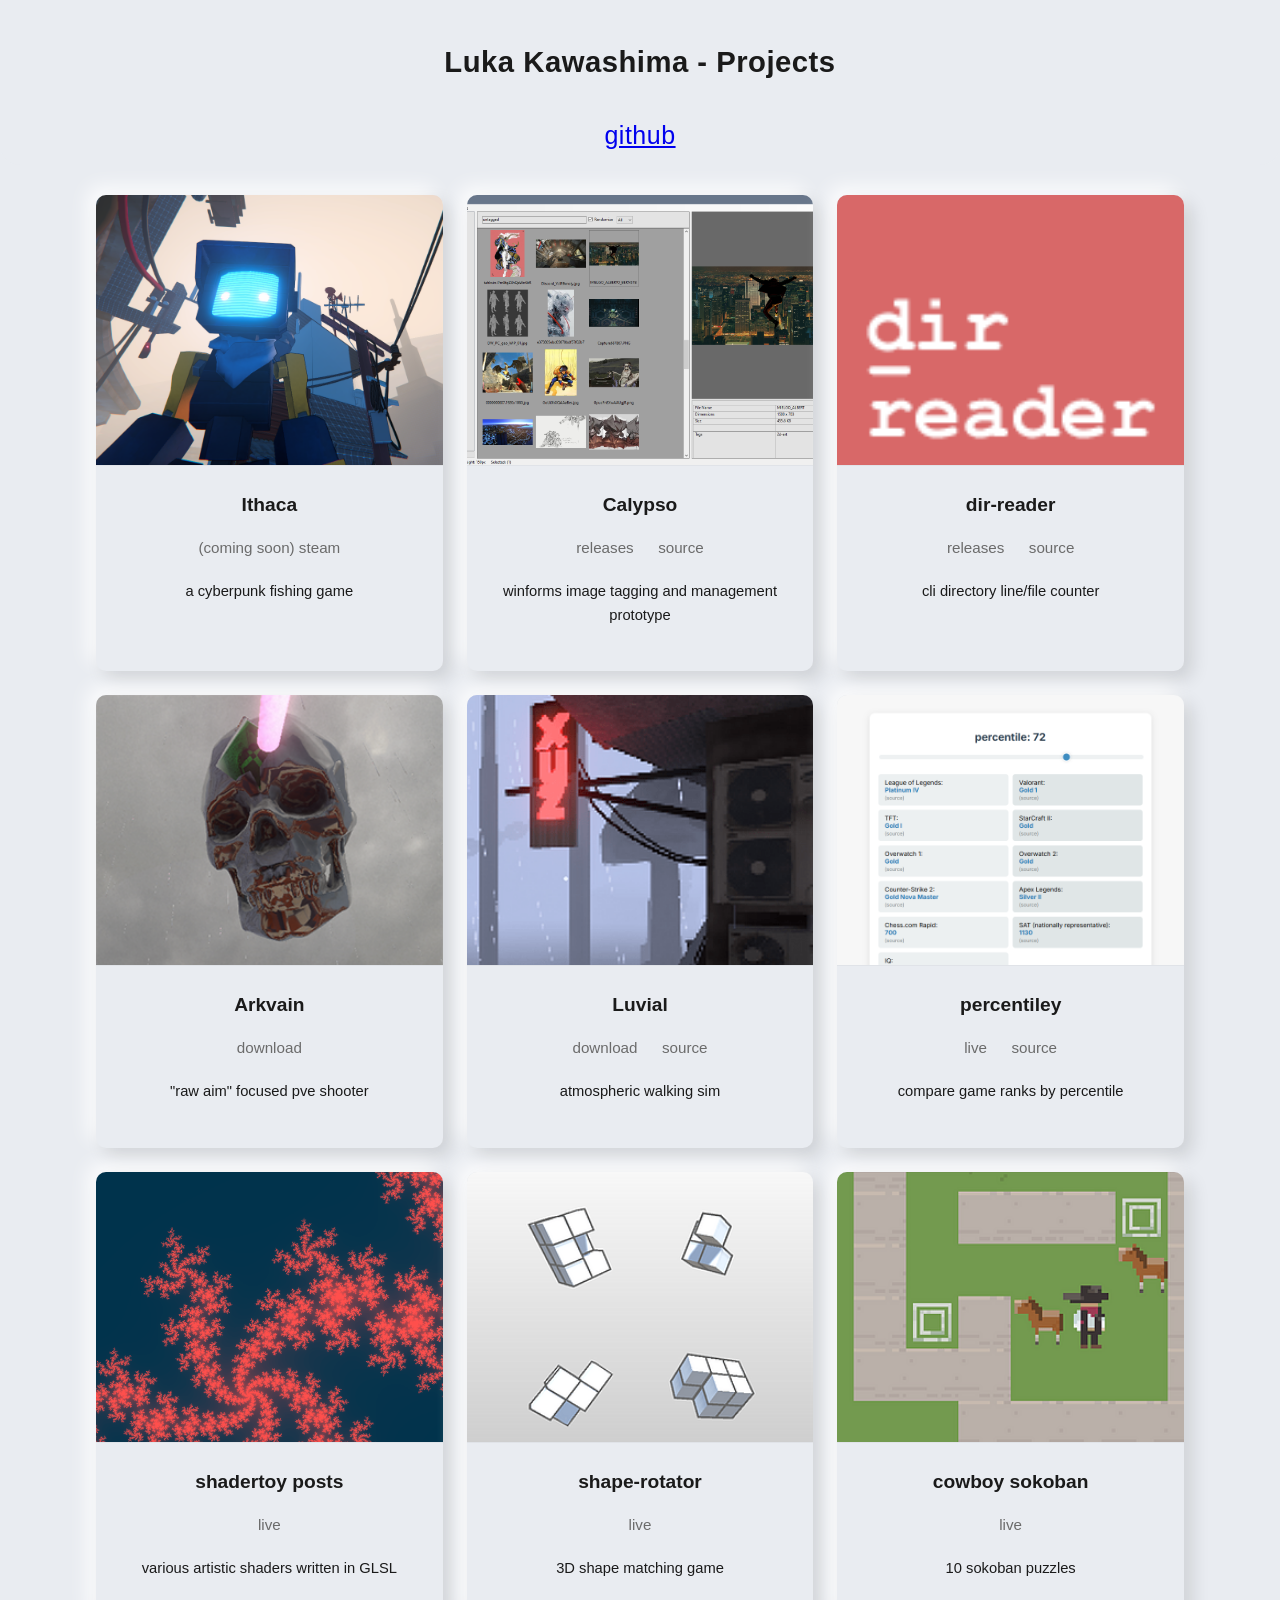
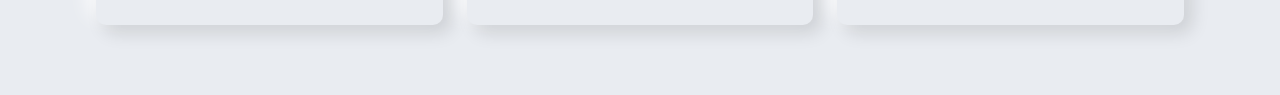
==== index.html @ cf0b8daa "add images for entries" ====
<!doctype html>
<html lang='en'>
<head>
    <meta charset='utf-8'>
    <meta name="viewport" content="width=device-width, initial-scale=1.0">
    <title>luka's portfolio</title>
    <link rel='icon' type='image/x-icon' href='img/favicon.ico'>
    <link rel="stylesheet" href="index.css">
</head>

<body>
    <div id="header"><h3>Luka Kawashima - Projects</h3><a href="https://github.com/lukajk1">github</a></div>

<div id="gallery-container">
    <div class="card-container">

        <div class="card">
            <div class="card-img">
                <img src="img/ithaca.png" alt="Project image">
            </div>
            <div class="card-description">
                <span class="project-name">Ithaca</span>
                <a href="#">(coming soon) steam</a>
                <p><i>a cyberpunk fishing game</i></p>
            </div>
        </div>



        <div class="card">
            <div class="card-img">
                <img src="img/calypso.png" alt="Project image">
            </div>
            <div class="card-description">
                <span class="project-name">Calypso</span>
                <a href="https://github.com/lukajk1/calypso/releases">releases</a>
                <a href="https://github.com/lukajk1/calypso">source</a>
                <p><i>winforms image tagging and management prototype</i></p>
            </div>
        </div>

        <div class="card">
            <div class="card-img">
                <img src="img/dir-reader-icon-color.png" alt="Project image">
            </div>
            <div class="card-description">
                <span class="project-name">dir-reader</span>
                <a href="https://github.com/lukajk1/dir-reader/releases">releases</a>
                <a href="https://github.com/lukajk1/dir-reader">source</a>
                <p><i>cli directory line/file counter</i></p>
            </div>
        </div>

        <div class="card">
            <div class="card-img">
                <img src="img/arkvain.png" alt="Project image">
            </div>
            <div class="card-description">
                <span class="project-name">Arkvain</span>
                <a href="https://lukajk.itch.io/arkvain">download</a>
                <p><i>"raw aim" focused pve shooter</i></p>
            </div>
        </div>


        <div class="card">
            <div class="card-img">
                <img src="img/luvial.png" alt="Project image">
            </div>
            <div class="card-description">
                <span class="project-name">Luvial</span>
                <a href="https://lukajk.itch.io/luvial">download</a>
                <a href="https://github.com/lukajk1/lemoncake">source</a>
                <p><i>atmospheric walking sim</i></p>
            </div>
        </div>
        <div class="card">
            <div class="card-img">
                <img src="img/percentiley.png" alt="Project image">
            </div>
            <div class="card-description">
                <span class="project-name">percentiley</span>
                <a href="https://lukajk1.github.io/percentiley/">live</a>
                <a href="https://github.com/lukajk1/percentiley">source</a>
                <p><i>compare game ranks by percentile</i></p>
            </div>
        </div>

        <div class="card">
            <div class="card-img">
                <img src="img/shadertoy.png" alt="Project image">
            </div>
            <div class="card-description">
                <span class="project-name">shadertoy posts</span>
                <a href="https://www.shadertoy.com/user/lukajk1">live</a>
                <p><i>various artistic shaders written in GLSL</i></p>
            </div>
        </div>

        <div class="card">
            <div class="card-img">
                <img src="img/shape.png" alt="Project image">
            </div>
            <div class="card-description">
                <span class="project-name">shape-rotator</span>
                <a href="https://lukajk.itch.io/shape-rotator">live</a>
                <p><i>3D shape matching game</i></p>
            </div>
        </div>

        <div class="card">
            <div class="card-img">
                <img src="img/cowboy.png" alt="Project image">
            </div>
            <div class="card-description">
                <span class="project-name">cowboy sokoban</span>
                <a href="https://lukajk.itch.io/cowboy-sokoban">live</a>
                <p><i>10 sokoban puzzles</i></p>
            </div>
        </div>

    </div>
</div>


</body>
</html>
---- index.css ----
/* Global Reset and Utility */
* {
    user-select: none;
}

img {
    pointer-events: none;
    -webkit-user-drag: none;
}

/* Color Variables (Design System) */
:root {
    --primary-color: #1a1a1a;
    --secondary-color: #6b6b6b;
    --background-color: #e9ecf1;
    --card-background: #e9ecf1;
    --text-color: #1a1a1a;
    --subtle-text: #70757a;
    --border-color: #d0d4db;
}

/* Base Body Styling */
body {
    font-family: 'Arial', sans-serif;
    margin: 0;
    padding: 0;
    background: var(--background-color);
    color: var(--text-color);
    line-height: 1.6;
    min-height: 100vh;
    display: flex;
    flex-direction: column;
    align-items: center;
}

/* Header Styling */
#header {
    width: 100%;
    padding: 10px 0;
    text-align: center;
    color: var(--text-color);
    font-size: 25px;
    font-weight: 500;
    letter-spacing: 0.5px;
    background: var(--background-color);
    border-radius: 0 0 20px 20px;
}

/* Gallery Container (Max Width and Centering) */
#gallery-container {
    max-width: 85vw;
    width: 100%;
    padding: 30px 0 70px 0;
    display: flex;
    justify-content: center;
}

/* Grid for Cards */
.card-container {
    display: grid;
    grid-template-columns: repeat(auto-fit, minmax(320px, 1fr));
    gap: 24px;
    width: 100%;
}

/* Individual Card Styling (Neumorphic Base) */
.card {
    background: var(--card-background);
    border-radius: 10px;
    box-shadow: 
        8px 8px 18px rgba(0, 0, 0, 0.12),
        -8px -8px 20px rgba(255, 255, 255, 0.9);
    transition: transform 0.25s ease, box-shadow 0.25s ease;
    padding: 0;
    overflow: hidden;
}

/* Card Hover Effect (Neumorphic Push) */
.card:hover {
    transform: translateY(-6px);
    box-shadow: 
        10px 10px 22px rgba(0, 0, 0, 0.14),
        -10px -10px 24px rgba(255, 255, 255, 0.95);
}

/* Image Section */
.card-img {
    height: 270px;
    display: flex; /* Kept for centering icon, but object-position handles image */
    align-items: center; /* Kept for centering icon */
    justify-content: center; /* Kept for centering icon */
    border-bottom: 1px solid rgba(0, 0, 0, 0.04);
    background: var(--background-color);
    overflow: hidden; /* Ensure anything overflowing the container is hidden */
}

.card-img img {
    width: 100%;
    height: 100%;
    object-fit: cover;
    /* --- MODIFIED LINE BELOW --- */
    object-position: top; /* This makes the image align to the top, hiding the bottom if it overflows */
}

/* Icon within Image Section */
.card-img .icon {
    width: 80px;
    height: 80px;
    object-fit: contain;
    filter: contrast(0.9) brightness(0.95);
}

/* Text Description Section */
.card-description {
    padding: 24px;
    margin-bottom: 20px;
    text-align: center;
}

.project-name {
    font-size: 1.2em;
    font-weight: 600;
    display: block;
    margin-bottom: 6px;
    color: var(--text-color);
}

.card-description p {
    font-size: 0.92em;
    color: var(--subtle-text);
    margin: 10px 0 0;
}

.card-description i {
    font-style: normal;
    font-weight: 400;
    color: var(--text-color);
    display: block;
    margin-top: 5px;
}

/* Links (Action Buttons) */
.card-description a {
    display: inline-block;
    margin: 5px 10px;
    color: var(--secondary-color);
    text-decoration: none;
    padding: 4px 0;
    font-size: 0.95em;
    font-weight: 500;
    border-bottom: 1px solid transparent;
    transition: color 0.2s ease, border-color 0.2s ease;
}

.card-description a:hover {
    color: var(--text-color);
    border-color: var(--text-color);
}

/* Media Queries (Responsiveness) */
@media (max-width: 600px) {
    #header {
        font-size: 22px;
    }
    #gallery-container {
        padding: 20px;
    }
}
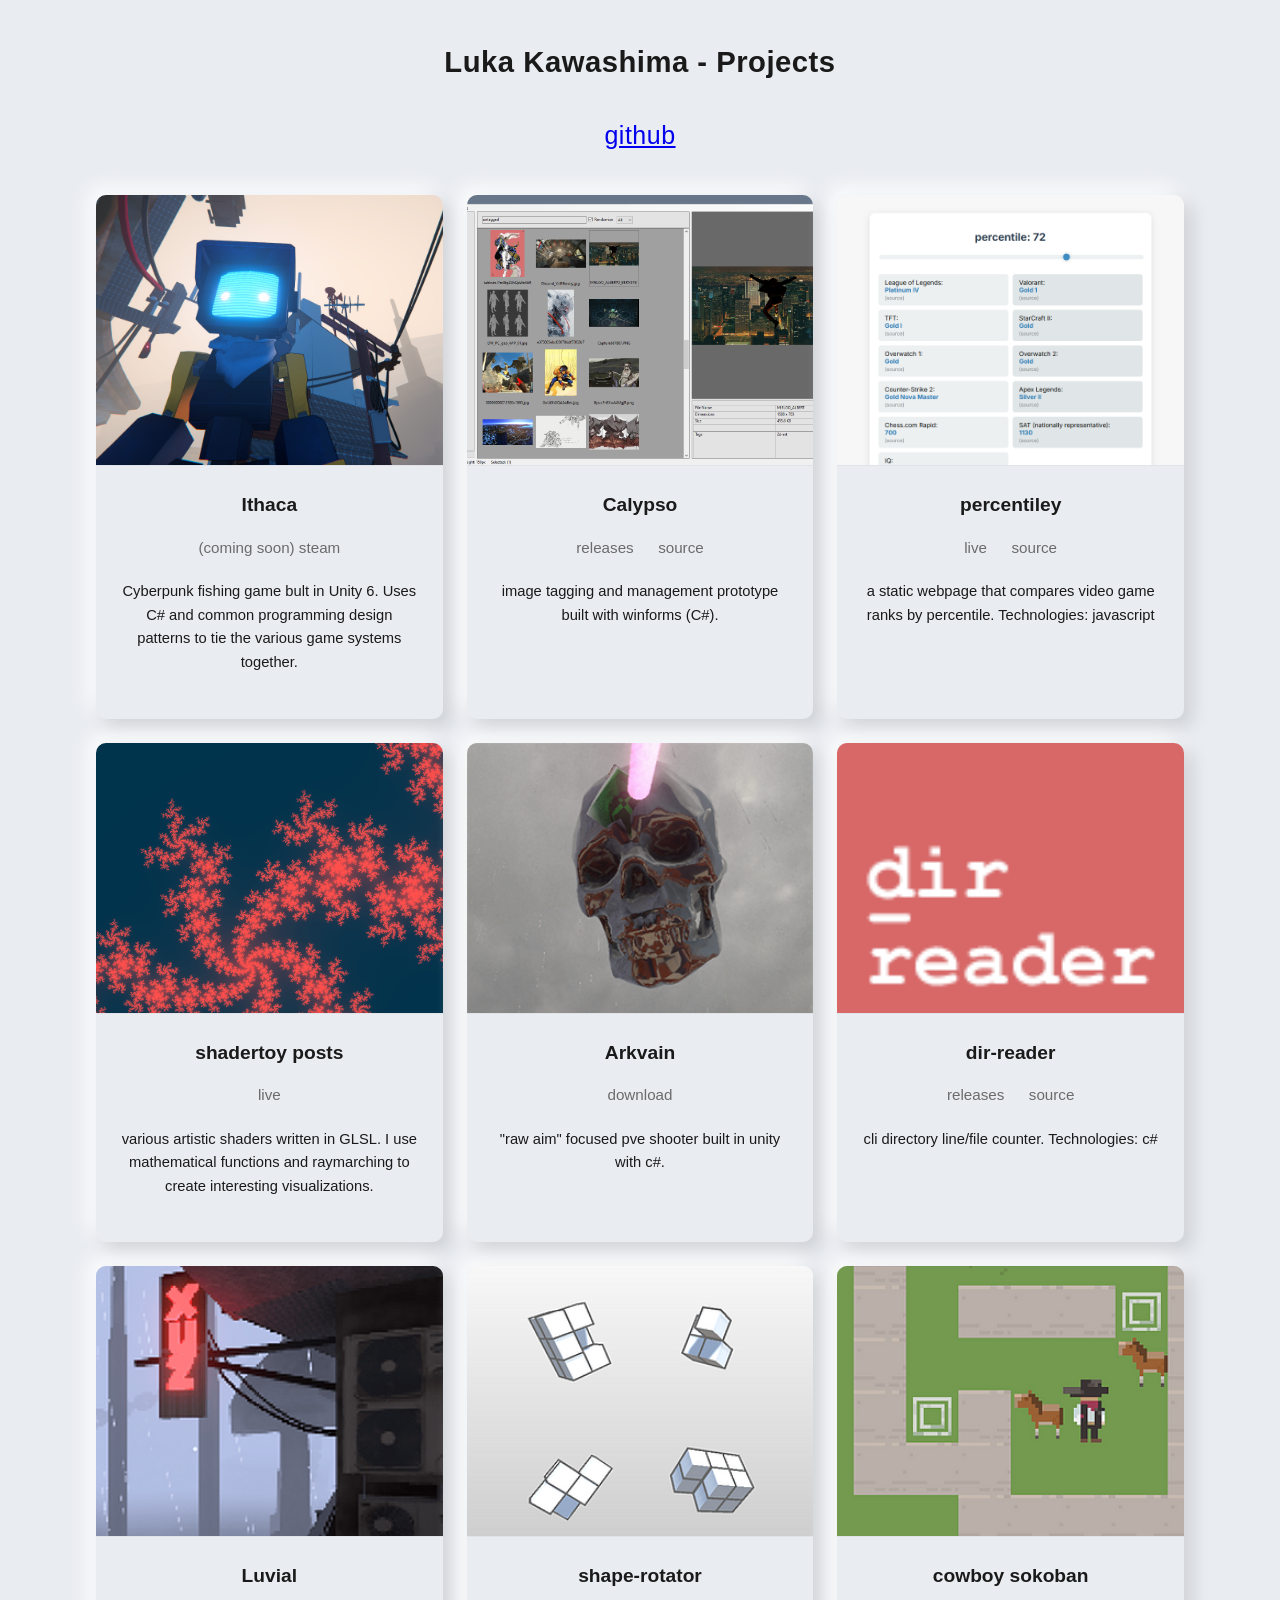
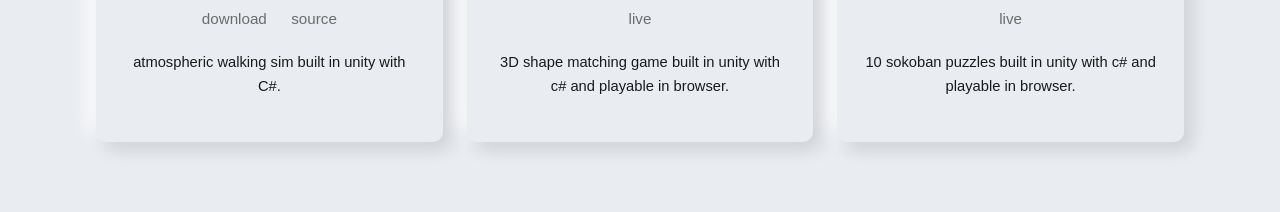
==== commit 23d9eccb: "add descriptions to gallery" ====
--- a/index.html
+++ b/index.html
@@ -4,8 +4,8 @@
 <head>
     <meta charset='utf-8'>
     <meta name="viewport" content="width=device-width, initial-scale=1.0">
-    <title>luka's portfolio</title>
-    <link rel='icon' type='image/x-icon' href='img/favicon.ico'>
+    <title>Luka Kawashima - Projects</title>
+    <link rel='icon' type='image/x-icon' href='img/meta/favicon-blacksquare.ico'>
     <link rel="stylesheet" href="index.css">
 </head>
 
@@ -16,107 +16,128 @@
     <div class="card-container">
 
         <div class="card">
-            <div class="card-img">
-                <img src="img/ithaca.png" alt="Project image">
-            </div>
+            <a href="https://github.com/lukajk1/Ithaca" target="_blank" rel="noopener noreferrer">
+                <div class="card-img">
+                    <img src="img/ithaca.png" alt="Project image">
+                </div>
+            </a>
             <div class="card-description">
                 <span class="project-name">Ithaca</span>
                 <a href="#">(coming soon) steam</a>
-                <p><i>a cyberpunk fishing game</i></p>
-            </div>
-        </div>
-
-
-
-        <div class="card">
-            <div class="card-img">
-                <img src="img/calypso.png" alt="Project image">
-            </div>
-            <div class="card-description">
-                <span class="project-name">Calypso</span>
-                <a href="https://github.com/lukajk1/calypso/releases">releases</a>
-                <a href="https://github.com/lukajk1/calypso">source</a>
-                <p><i>winforms image tagging and management prototype</i></p>
-            </div>
-        </div>
-
-        <div class="card">
-            <div class="card-img">
-                <img src="img/dir-reader-icon-color.png" alt="Project image">
-            </div>
-            <div class="card-description">
-                <span class="project-name">dir-reader</span>
-                <a href="https://github.com/lukajk1/dir-reader/releases">releases</a>
-                <a href="https://github.com/lukajk1/dir-reader">source</a>
-                <p><i>cli directory line/file counter</i></p>
-            </div>
-        </div>
-
-        <div class="card">
-            <div class="card-img">
-                <img src="img/arkvain.png" alt="Project image">
-            </div>
-            <div class="card-description">
-                <span class="project-name">Arkvain</span>
-                <a href="https://lukajk.itch.io/arkvain">download</a>
-                <p><i>"raw aim" focused pve shooter</i></p>
+                <p><i>Cyberpunk fishing game bult in Unity 6. 
+                    Uses C# and common programming design patterns to tie the various game systems together.</i></p>
             </div>
         </div>
 
 
         <div class="card">
-            <div class="card-img">
-                <img src="img/luvial.png" alt="Project image">
+            <a href="https://github.com/lukajk1/calypso/releases" target="_blank" rel="noopener noreferrer">
+                <div class="card-img">
+                    <img src="img/calypso.png" alt="Project image">
+                </div>
+            </a>
+            <div class="card-description">
+                <span class="project-name">Calypso</span>
+                <a href="https://github.com/lukajk1/calypso/releases">releases</a>
+                <a href="https://github.com/lukajk1/calypso">source</a>
+                <p><i>image tagging and management prototype built with winforms (C#).</i></p>
             </div>
+        </div>
+                
+        <div class="card">
+            <a href="https://lukajk1.github.io/percentiley/" target="_blank" rel="noopener noreferrer">
+                <div class="card-img">
+                    <img src="img/percentiley.png" alt="Project image">
+                </div>
+            </a>
+            <div class="card-description">
+                <span class="project-name">percentiley</span>
+                <a href="https://lukajk1.github.io/percentiley/">live</a>
+                <a href="https://github.com/lukajk1/percentiley">source</a>
+                <p><i>a static webpage that compares video game ranks by percentile. Technologies: javascript</i></p>
+            </div>
+        </div>
+
+        <div class="card">
+            <a href="https://www.shadertoy.com/user/lukajk1" target="_blank" rel="noopener noreferrer">
+                <div class="card-img">
+                    <img src="img/shadertoy.png" alt="Project image">
+                </div>
+            </a>
+            <div class="card-description">
+                <span class="project-name">shadertoy posts</span>
+                <a href="https://www.shadertoy.com/user/lukajk1">live</a>
+                <p><i>various artistic shaders written in GLSL. I use mathematical functions and raymarching to create interesting visualizations.</i></p>
+            </div>
+        </div>
+
+        <div class="card">
+            <a href="https://lukajk.itch.io/arkvain" target="_blank" rel="noopener noreferrer">
+                <div class="card-img">
+                    <img src="img/arkvain.png" alt="Project image">
+                </div>
+            </a>
+            <div class="card-description">
+                <span class="project-name">Arkvain</span>
+                <a href="https://lukajk.itch.io/arkvain">download</a>
+                <p><i>"raw aim" focused pve shooter built in unity with c#.</i></p>
+            </div>
+        </div>
+
+
+        <div class="card">
+            <a href="https://github.com/lukajk1/dir-reader/releases" target="_blank" rel="noopener noreferrer">
+                <div class="card-img">
+                    <img src="img/dir-reader-icon-color.png" alt="Project image">
+                </div>
+            </a>
+            <div class="card-description">
+                <span class="project-name">dir-reader</span>
+                <a href="https://github.com/lukajk1/dir-reader/releases">releases</a>
+                <a href="https://github.com/lukajk1/dir-reader">source</a>
+                <p><i>cli directory line/file counter. Technologies: c#</i></p>
+            </div>
+        </div>
+
+
+        <div class="card">
+            <a href="https://lukajk.itch.io/luvial" target="_blank" rel="noopener noreferrer">
+                <div class="card-img">
+                    <img src="img/luvial.png" alt="Project image">
+                </div>
+            </a>
             <div class="card-description">
                 <span class="project-name">Luvial</span>
                 <a href="https://lukajk.itch.io/luvial">download</a>
                 <a href="https://github.com/lukajk1/lemoncake">source</a>
-                <p><i>atmospheric walking sim</i></p>
+                <p><i>atmospheric walking sim built in unity with C#.</i></p>
             </div>
         </div>
+
+
         <div class="card">
-            <div class="card-img">
-                <img src="img/percentiley.png" alt="Project image">
-            </div>
+            <a href="https://lukajk.itch.io/shape-rotator" target="_blank" rel="noopener noreferrer">
+                <div class="card-img">
+                    <img src="img/shape.png" alt="Project image">
+                </div>
+            </a>
             <div class="card-description">
-                <span class="project-name">percentiley</span>
-                <a href="https://lukajk1.github.io/percentiley/">live</a>
-                <a href="https://github.com/lukajk1/percentiley">source</a>
-                <p><i>compare game ranks by percentile</i></p>
+                <span class="project-name">shape-rotator</span>
+                <a href="https://lukajk.itch.io/shape-rotator">live</a>
+                <p><i>3D shape matching game built in unity with c# and playable in browser.</i></p>
             </div>
         </div>
 
         <div class="card">
-            <div class="card-img">
-                <img src="img/shadertoy.png" alt="Project image">
-            </div>
-            <div class="card-description">
-                <span class="project-name">shadertoy posts</span>
-                <a href="https://www.shadertoy.com/user/lukajk1">live</a>
-                <p><i>various artistic shaders written in GLSL</i></p>
-            </div>
-        </div>
-
-        <div class="card">
-            <div class="card-img">
-                <img src="img/shape.png" alt="Project image">
-            </div>
-            <div class="card-description">
-                <span class="project-name">shape-rotator</span>
-                <a href="https://lukajk.itch.io/shape-rotator">live</a>
-                <p><i>3D shape matching game</i></p>
-            </div>
-        </div>
-
-        <div class="card">
-            <div class="card-img">
-                <img src="img/cowboy.png" alt="Project image">
-            </div>
+            <a href="https://lukajk.itch.io/cowboy-sokoban" target="_blank" rel="noopener noreferrer">
+                <div class="card-img">
+                    <img src="img/cowboy.png" alt="Project image">
+                </div>
+            </a>
             <div class="card-description">
                 <span class="project-name">cowboy sokoban</span>
                 <a href="https://lukajk.itch.io/cowboy-sokoban">live</a>
-                <p><i>10 sokoban puzzles</i></p>
+                <p><i>10 sokoban puzzles built in unity with c# and playable in browser.</i></p>
             </div>
         </div>
 
@@ -125,4 +146,5 @@
 
 
 </body>
+</html>
 </html>
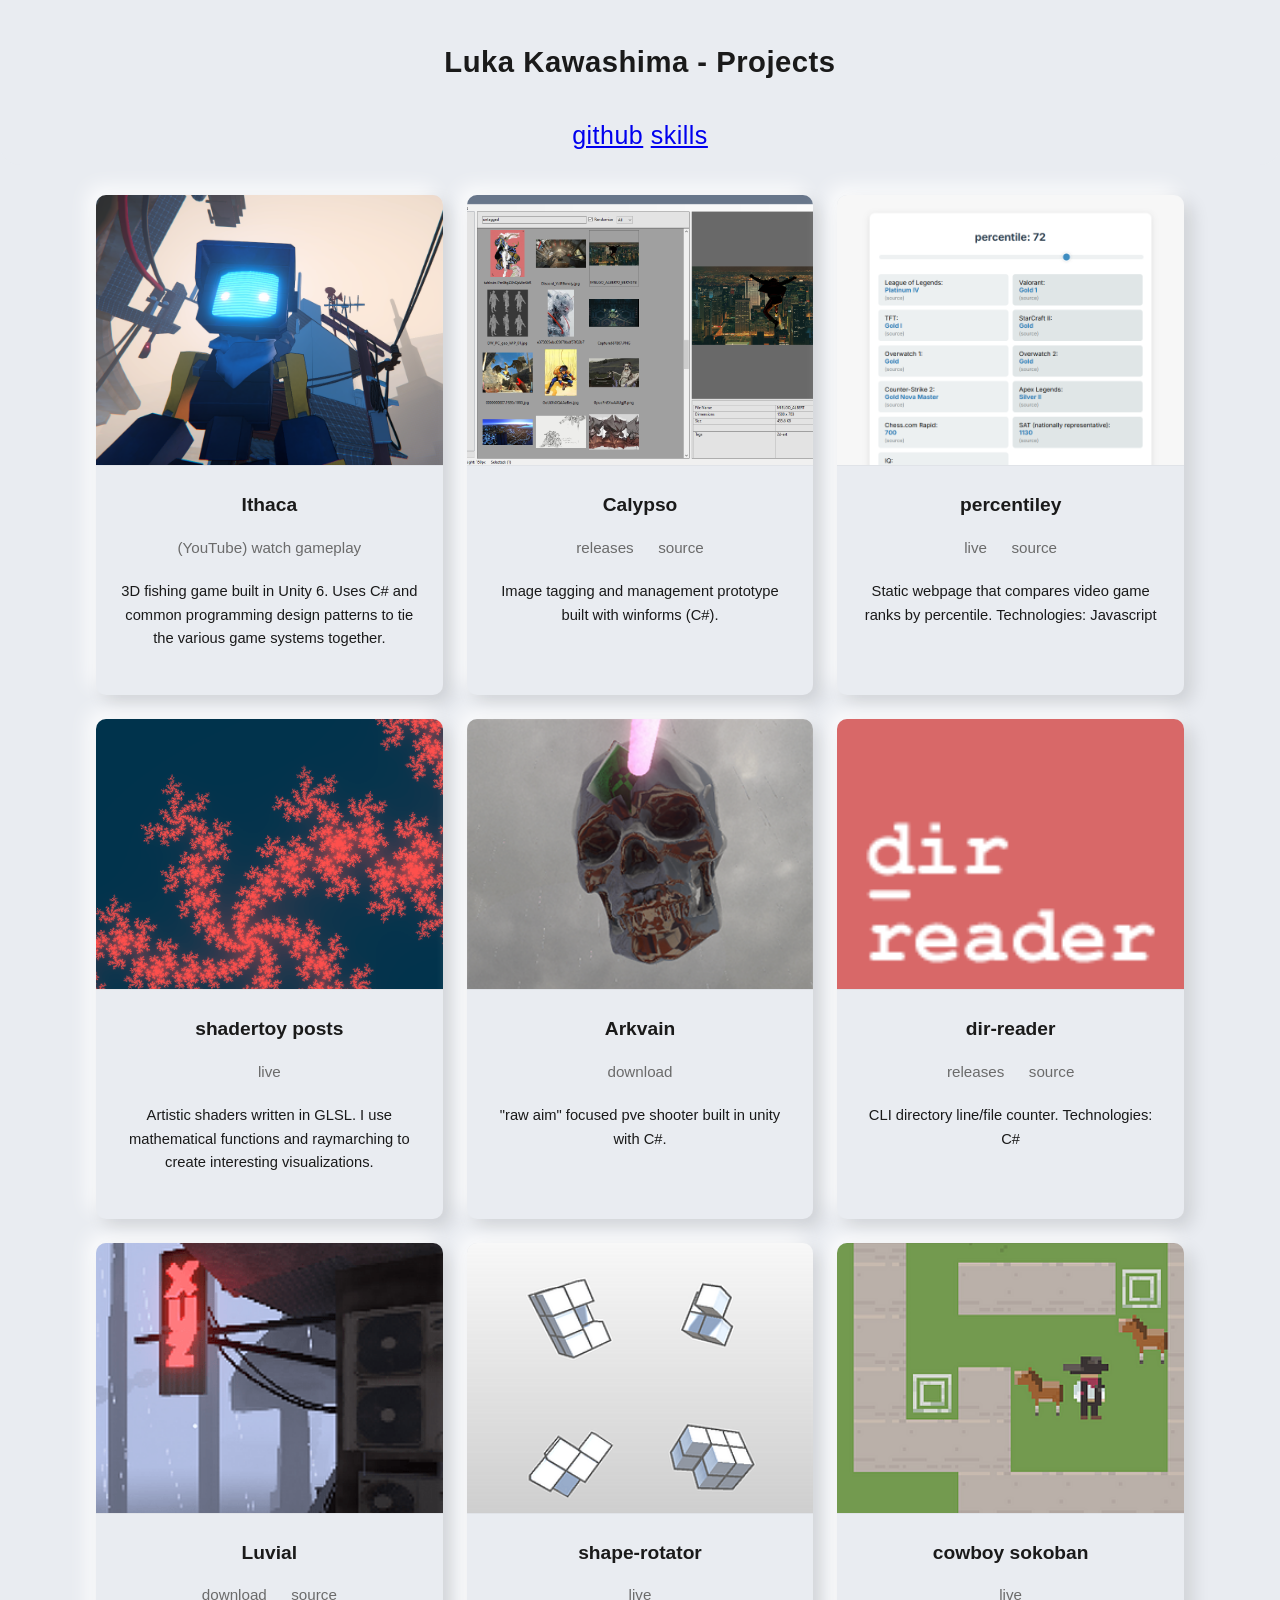
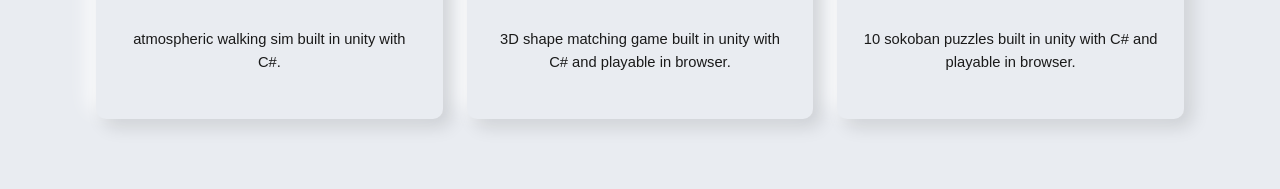
==== commit 94563bf2: "tweak descriptions" ====
--- a/index.html
+++ b/index.html
@@ -4,13 +4,14 @@
 <head>
     <meta charset='utf-8'>
     <meta name="viewport" content="width=device-width, initial-scale=1.0">
+    <meta name="author" content="Luka Kawashima">
     <title>Luka Kawashima - Projects</title>
     <link rel='icon' type='image/x-icon' href='img/meta/favicon-blacksquare.ico'>
     <link rel="stylesheet" href="index.css">
 </head>
 
 <body>
-    <div id="header"><h3>Luka Kawashima - Projects</h3><a href="https://github.com/lukajk1">github</a></div>
+    <div id="header"><h3>Luka Kawashima - Projects</h3><a href="https://github.com/lukajk1">github</a> <a href="skills.html">skills</a></div>
 
 <div id="gallery-container">
     <div class="card-container">
@@ -23,8 +24,8 @@
             </a>
             <div class="card-description">
                 <span class="project-name">Ithaca</span>
-                <a href="#">(coming soon) steam</a>
-                <p><i>Cyberpunk fishing game bult in Unity 6. 
+                <a href="https://youtu.be/2cZNU1z95NA?si=ME8B7tS_QIrEurQ5">(YouTube) watch gameplay</a>
+                <p><i>3D fishing game built in Unity 6. 
                     Uses C# and common programming design patterns to tie the various game systems together.</i></p>
             </div>
         </div>
@@ -40,7 +41,7 @@
                 <span class="project-name">Calypso</span>
                 <a href="https://github.com/lukajk1/calypso/releases">releases</a>
                 <a href="https://github.com/lukajk1/calypso">source</a>
-                <p><i>image tagging and management prototype built with winforms (C#).</i></p>
+                <p><i>Image tagging and management prototype built with winforms (C#).</i></p>
             </div>
         </div>
                 
@@ -54,7 +55,7 @@
                 <span class="project-name">percentiley</span>
                 <a href="https://lukajk1.github.io/percentiley/">live</a>
                 <a href="https://github.com/lukajk1/percentiley">source</a>
-                <p><i>a static webpage that compares video game ranks by percentile. Technologies: javascript</i></p>
+                <p><i>Static webpage that compares video game ranks by percentile. Technologies: Javascript</i></p>
             </div>
         </div>
 
@@ -67,7 +68,7 @@
             <div class="card-description">
                 <span class="project-name">shadertoy posts</span>
                 <a href="https://www.shadertoy.com/user/lukajk1">live</a>
-                <p><i>various artistic shaders written in GLSL. I use mathematical functions and raymarching to create interesting visualizations.</i></p>
+                <p><i>Artistic shaders written in GLSL. I use mathematical functions and raymarching to create interesting visualizations.</i></p>
             </div>
         </div>
 
@@ -80,7 +81,7 @@
             <div class="card-description">
                 <span class="project-name">Arkvain</span>
                 <a href="https://lukajk.itch.io/arkvain">download</a>
-                <p><i>"raw aim" focused pve shooter built in unity with c#.</i></p>
+                <p><i>"raw aim" focused pve shooter built in unity with C#.</i></p>
             </div>
         </div>
 
@@ -95,7 +96,7 @@
                 <span class="project-name">dir-reader</span>
                 <a href="https://github.com/lukajk1/dir-reader/releases">releases</a>
                 <a href="https://github.com/lukajk1/dir-reader">source</a>
-                <p><i>cli directory line/file counter. Technologies: c#</i></p>
+                <p><i>CLI directory line/file counter. Technologies: C#</i></p>
             </div>
         </div>
 
@@ -124,7 +125,7 @@
             <div class="card-description">
                 <span class="project-name">shape-rotator</span>
                 <a href="https://lukajk.itch.io/shape-rotator">live</a>
-                <p><i>3D shape matching game built in unity with c# and playable in browser.</i></p>
+                <p><i>3D shape matching game built in unity with C# and playable in browser.</i></p>
             </div>
         </div>
 
@@ -137,7 +138,7 @@
             <div class="card-description">
                 <span class="project-name">cowboy sokoban</span>
                 <a href="https://lukajk.itch.io/cowboy-sokoban">live</a>
-                <p><i>10 sokoban puzzles built in unity with c# and playable in browser.</i></p>
+                <p><i>10 sokoban puzzles built in unity with C# and playable in browser.</i></p>
             </div>
         </div>
 
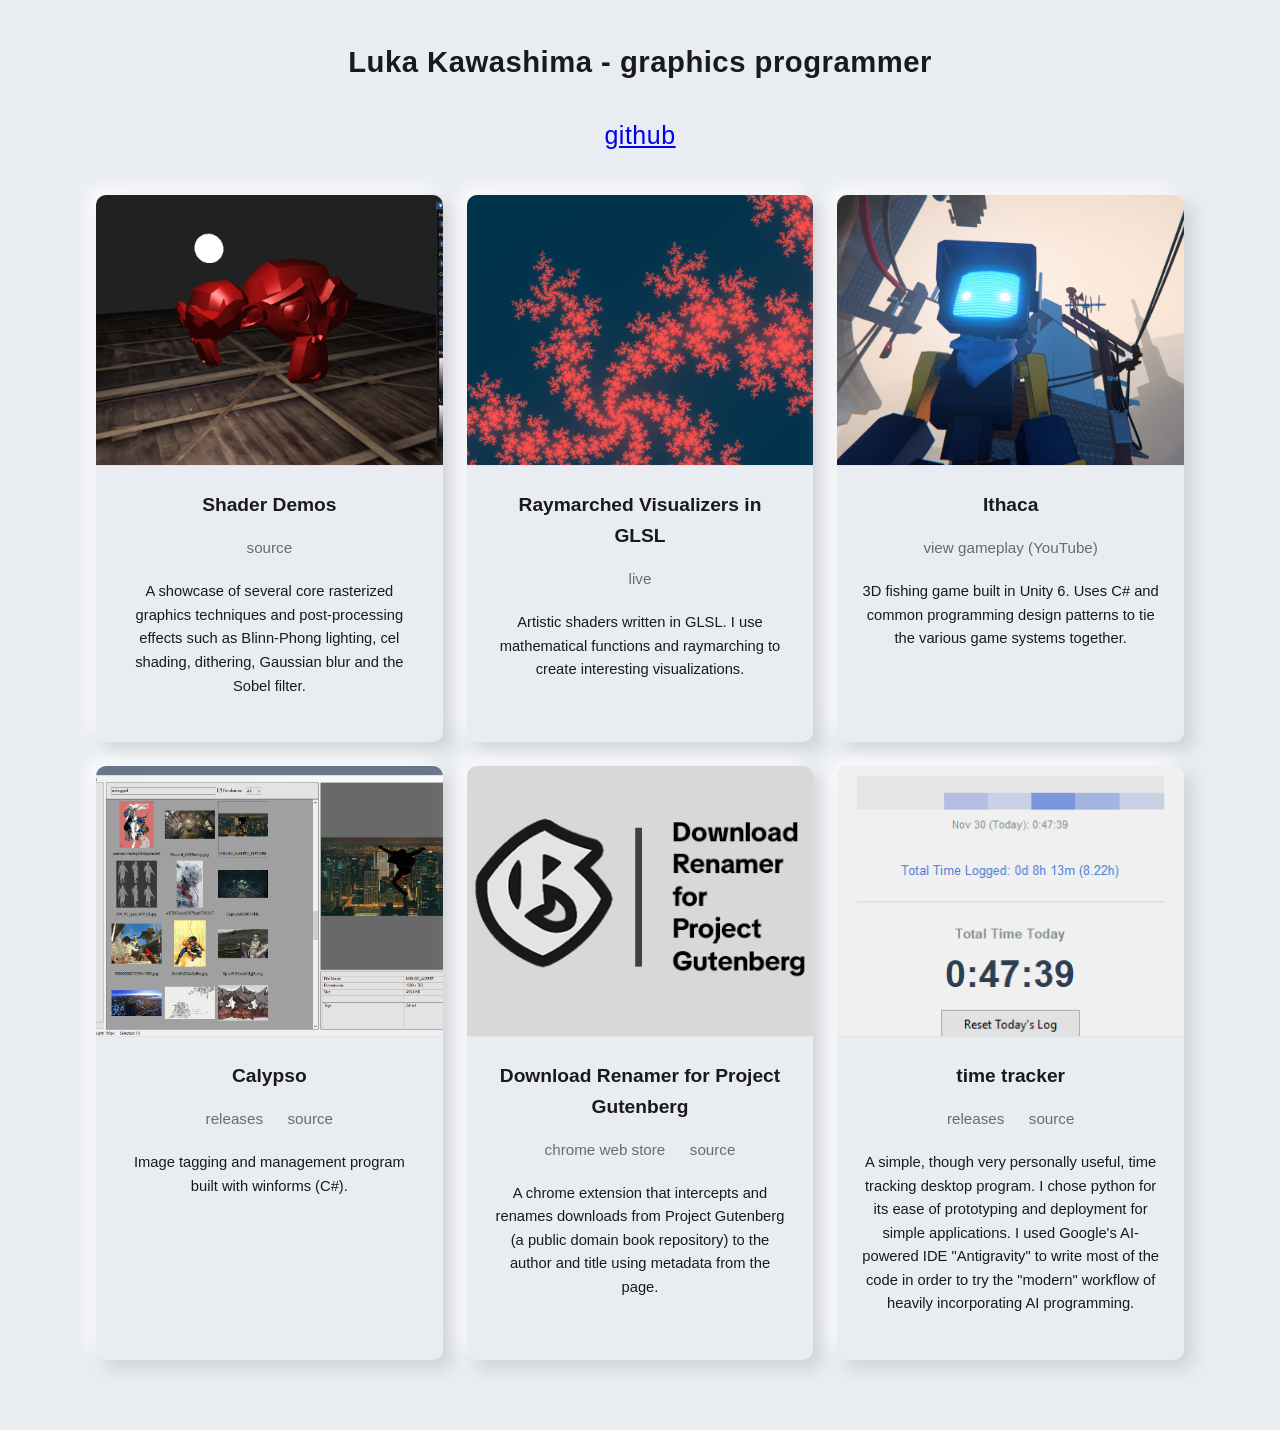
==== commit 02dc9a60: "add gutenberg renamer and time tracker first pass" ====
--- a/index.html
+++ b/index.html
@@ -11,10 +11,37 @@
 </head>
 
 <body>
-    <div id="header"><h3>Luka Kawashima - Projects</h3><a href="https://github.com/lukajk1">github</a> <a href="skills.html">skills</a></div>
+    <div id="header"><h3>Luka Kawashima - graphics programmer</h3><a href="https://github.com/lukajk1">github</a> </div>
 
 <div id="gallery-container">
     <div class="card-container">
+
+                
+        <div class="card">
+            <a href="https://lukajk1.github.io/percentiley/" target="_blank" rel="noopener noreferrer">
+                <div class="card-img">
+                    <img src="img/Medal_zySU1IyK6e.png" alt="Project image">
+                </div>
+            </a>
+            <div class="card-description">
+                <span class="project-name">Shader Demos</span>
+                <a href="https://github.com/lukajk1/shader-demos">source</a>
+                <p><i>A showcase of several core rasterized graphics techniques and post-processing effects such as Blinn-Phong lighting, cel shading, dithering, Gaussian blur and the Sobel filter.</i></p>
+            </div>
+        </div>
+
+        <div class="card">
+            <a href="https://www.shadertoy.com/user/lukajk1" target="_blank" rel="noopener noreferrer">
+                <div class="card-img">
+                    <img src="img/shadertoy.png" alt="Project image">
+                </div>
+            </a>
+            <div class="card-description">
+                <span class="project-name">Raymarched Visualizers in GLSL</span>
+                <a href="https://www.shadertoy.com/user/lukajk1">live</a>
+                <p><i>Artistic shaders written in GLSL. I use mathematical functions and raymarching to create interesting visualizations.</i></p>
+            </div>
+        </div>
 
         <div class="card">
             <a href="https://github.com/lukajk1/Ithaca" target="_blank" rel="noopener noreferrer">
@@ -24,11 +51,12 @@
             </a>
             <div class="card-description">
                 <span class="project-name">Ithaca</span>
-                <a href="https://youtu.be/2cZNU1z95NA?si=ME8B7tS_QIrEurQ5">(YouTube) watch gameplay</a>
+                <a href="https://youtu.be/2cZNU1z95NA?si=ME8B7tS_QIrEurQ5">view gameplay (YouTube)</a>
                 <p><i>3D fishing game built in Unity 6. 
                     Uses C# and common programming design patterns to tie the various game systems together.</i></p>
             </div>
         </div>
+
 
 
         <div class="card">
@@ -41,108 +69,46 @@
                 <span class="project-name">Calypso</span>
                 <a href="https://github.com/lukajk1/calypso/releases">releases</a>
                 <a href="https://github.com/lukajk1/calypso">source</a>
-                <p><i>Image tagging and management prototype built with winforms (C#).</i></p>
-            </div>
-        </div>
-                
-        <div class="card">
-            <a href="https://lukajk1.github.io/percentiley/" target="_blank" rel="noopener noreferrer">
-                <div class="card-img">
-                    <img src="img/percentiley.png" alt="Project image">
-                </div>
-            </a>
-            <div class="card-description">
-                <span class="project-name">percentiley</span>
-                <a href="https://lukajk1.github.io/percentiley/">live</a>
-                <a href="https://github.com/lukajk1/percentiley">source</a>
-                <p><i>Static webpage that compares video game ranks by percentile. Technologies: Javascript</i></p>
+                <p><i>Image tagging and management program built with winforms (C#).</i></p>
             </div>
         </div>
 
         <div class="card">
-            <a href="https://www.shadertoy.com/user/lukajk1" target="_blank" rel="noopener noreferrer">
+            <a href="https://github.com/lukajk1/dir-reader/releases" target="_blank" rel="noopener noreferrer">
                 <div class="card-img">
-                    <img src="img/shadertoy.png" alt="Project image">
+                    <img src="img/promo-tile.png" alt="Project image">
                 </div>
             </a>
             <div class="card-description">
-                <span class="project-name">shadertoy posts</span>
-                <a href="https://www.shadertoy.com/user/lukajk1">live</a>
-                <p><i>Artistic shaders written in GLSL. I use mathematical functions and raymarching to create interesting visualizations.</i></p>
-            </div>
-        </div>
-
-        <div class="card">
-            <a href="https://lukajk.itch.io/arkvain" target="_blank" rel="noopener noreferrer">
-                <div class="card-img">
-                    <img src="img/arkvain.png" alt="Project image">
-                </div>
-            </a>
-            <div class="card-description">
-                <span class="project-name">Arkvain</span>
-                <a href="https://lukajk.itch.io/arkvain">download</a>
-                <p><i>"raw aim" focused pve shooter built in unity with C#.</i></p>
+                <span class="project-name">Download Renamer for Project Gutenberg</span>
+                <a href="https://chromewebstore.google.com/detail/download-renamer-for-proj/ipenpaecaonppfhbaeaedccdhbeebmec">chrome web store</a>
+                <a href="https://github.com/lukajk1/gutenberg-renamer">source</a>
+                <p><i>A chrome extension that intercepts and renames downloads from Project Gutenberg (a public domain book repository) to the author and title using metadata from the page.</i></p>
             </div>
         </div>
 
 
         <div class="card">
-            <a href="https://github.com/lukajk1/dir-reader/releases" target="_blank" rel="noopener noreferrer">
+            <a href="https://github.com/lukajk1/time-tracker" target="_blank" rel="noopener noreferrer">
                 <div class="card-img">
-                    <img src="img/dir-reader-icon-color.png" alt="Project image">
+                    <img src="img/time-tracker.png" alt="Project image">
                 </div>
             </a>
             <div class="card-description">
-                <span class="project-name">dir-reader</span>
+                <span class="project-name">time tracker</span>
                 <a href="https://github.com/lukajk1/dir-reader/releases">releases</a>
-                <a href="https://github.com/lukajk1/dir-reader">source</a>
-                <p><i>CLI directory line/file counter. Technologies: C#</i></p>
+                <a href="https://github.com/lukajk1/time-tracker">source</a>
+                <p><i>A simple, though very personally useful, time tracking desktop program. I chose python for its ease of prototyping and deployment for simple applications. I used Google's AI-powered IDE "Antigravity" to write most of the code in order to try the "modern" workflow of heavily incorporating AI programming.</i></p>
             </div>
         </div>
 
 
-        <div class="card">
-            <a href="https://lukajk.itch.io/luvial" target="_blank" rel="noopener noreferrer">
-                <div class="card-img">
-                    <img src="img/luvial.png" alt="Project image">
-                </div>
-            </a>
-            <div class="card-description">
-                <span class="project-name">Luvial</span>
-                <a href="https://lukajk.itch.io/luvial">download</a>
-                <a href="https://github.com/lukajk1/lemoncake">source</a>
-                <p><i>atmospheric walking sim built in unity with C#.</i></p>
-            </div>
-        </div>
-
-
-        <div class="card">
-            <a href="https://lukajk.itch.io/shape-rotator" target="_blank" rel="noopener noreferrer">
-                <div class="card-img">
-                    <img src="img/shape.png" alt="Project image">
-                </div>
-            </a>
-            <div class="card-description">
-                <span class="project-name">shape-rotator</span>
-                <a href="https://lukajk.itch.io/shape-rotator">live</a>
-                <p><i>3D shape matching game built in unity with C# and playable in browser.</i></p>
-            </div>
-        </div>
-
-        <div class="card">
-            <a href="https://lukajk.itch.io/cowboy-sokoban" target="_blank" rel="noopener noreferrer">
-                <div class="card-img">
-                    <img src="img/cowboy.png" alt="Project image">
-                </div>
-            </a>
-            <div class="card-description">
-                <span class="project-name">cowboy sokoban</span>
-                <a href="https://lukajk.itch.io/cowboy-sokoban">live</a>
-                <p><i>10 sokoban puzzles built in unity with C# and playable in browser.</i></p>
-            </div>
-        </div>
 
     </div>
+    <!-- <h1>utilities</h1>
+    <div class="card-container">
+
+    </div> -->
 </div>
 
 
--- a/index.css
+++ b/index.css
@@ -52,6 +52,7 @@
     width: 100%;
     padding: 30px 0 70px 0;
     display: flex;
+    flex-direction: column;
     justify-content: center;
 }
 
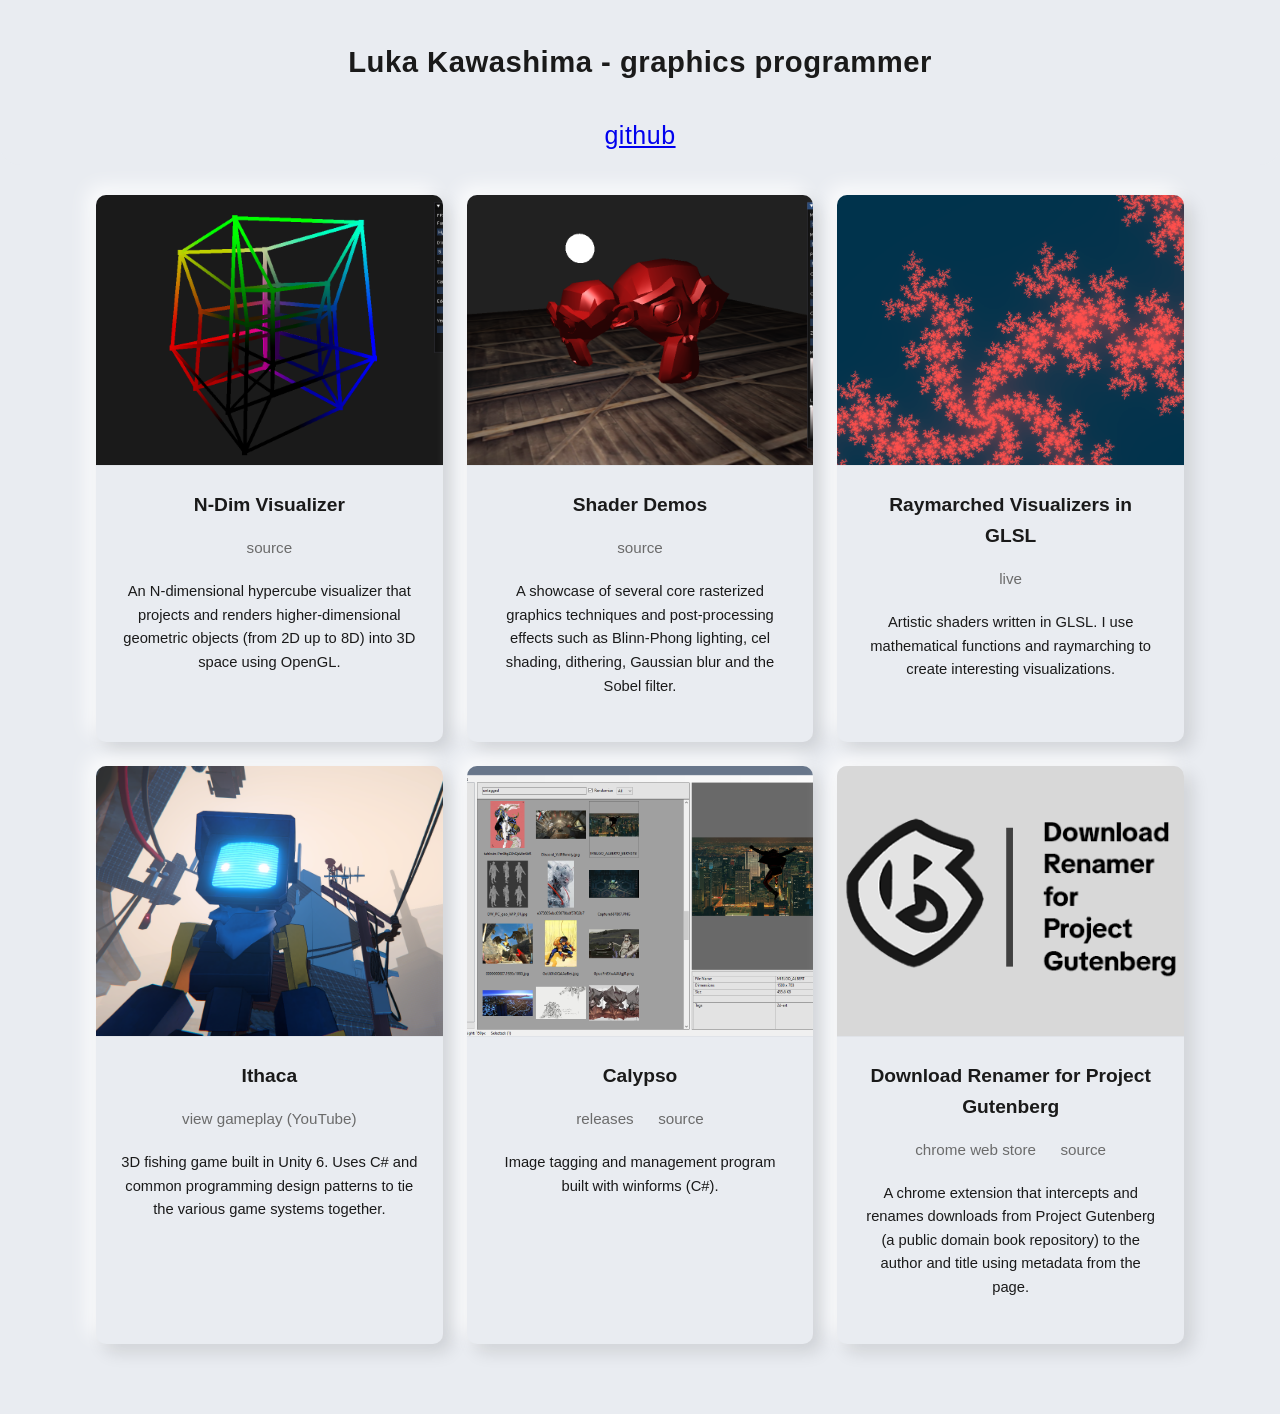
==== commit 46c06ef0: "update ndim project" ====
--- a/index.html
+++ b/index.html
@@ -15,6 +15,20 @@
 
 <div id="gallery-container">
     <div class="card-container">
+
+                
+        <div class="card">
+            <a href="https://lukajk1.github.io/percentiley/" target="_blank" rel="noopener noreferrer">
+                <div class="card-img">
+                    <img src="img/ndim-1.png" alt="Project image">
+                </div>
+            </a>
+            <div class="card-description">
+                <span class="project-name">N-Dim Visualizer</span>
+                <a href="https://github.com/lukajk1/n-dimensional-projection-visualizer">source</a>
+                <p><i>An N-dimensional hypercube visualizer that projects and renders higher-dimensional geometric objects (from 2D up to 8D) into 3D space using OpenGL.</i></p>
+            </div>
+        </div>
 
                 
         <div class="card">
@@ -88,20 +102,6 @@
         </div>
 
 
-        <div class="card">
-            <a href="https://github.com/lukajk1/time-tracker" target="_blank" rel="noopener noreferrer">
-                <div class="card-img">
-                    <img src="img/time-tracker.png" alt="Project image">
-                </div>
-            </a>
-            <div class="card-description">
-                <span class="project-name">time tracker</span>
-                <a href="https://github.com/lukajk1/dir-reader/releases">releases</a>
-                <a href="https://github.com/lukajk1/time-tracker">source</a>
-                <p><i>A simple, though very personally useful, time tracking desktop program. I chose python for its ease of prototyping and deployment for simple applications. I used Google's AI-powered IDE "Antigravity" to write most of the code in order to try the "modern" workflow of heavily incorporating AI programming.</i></p>
-            </div>
-        </div>
-
 
 
     </div>
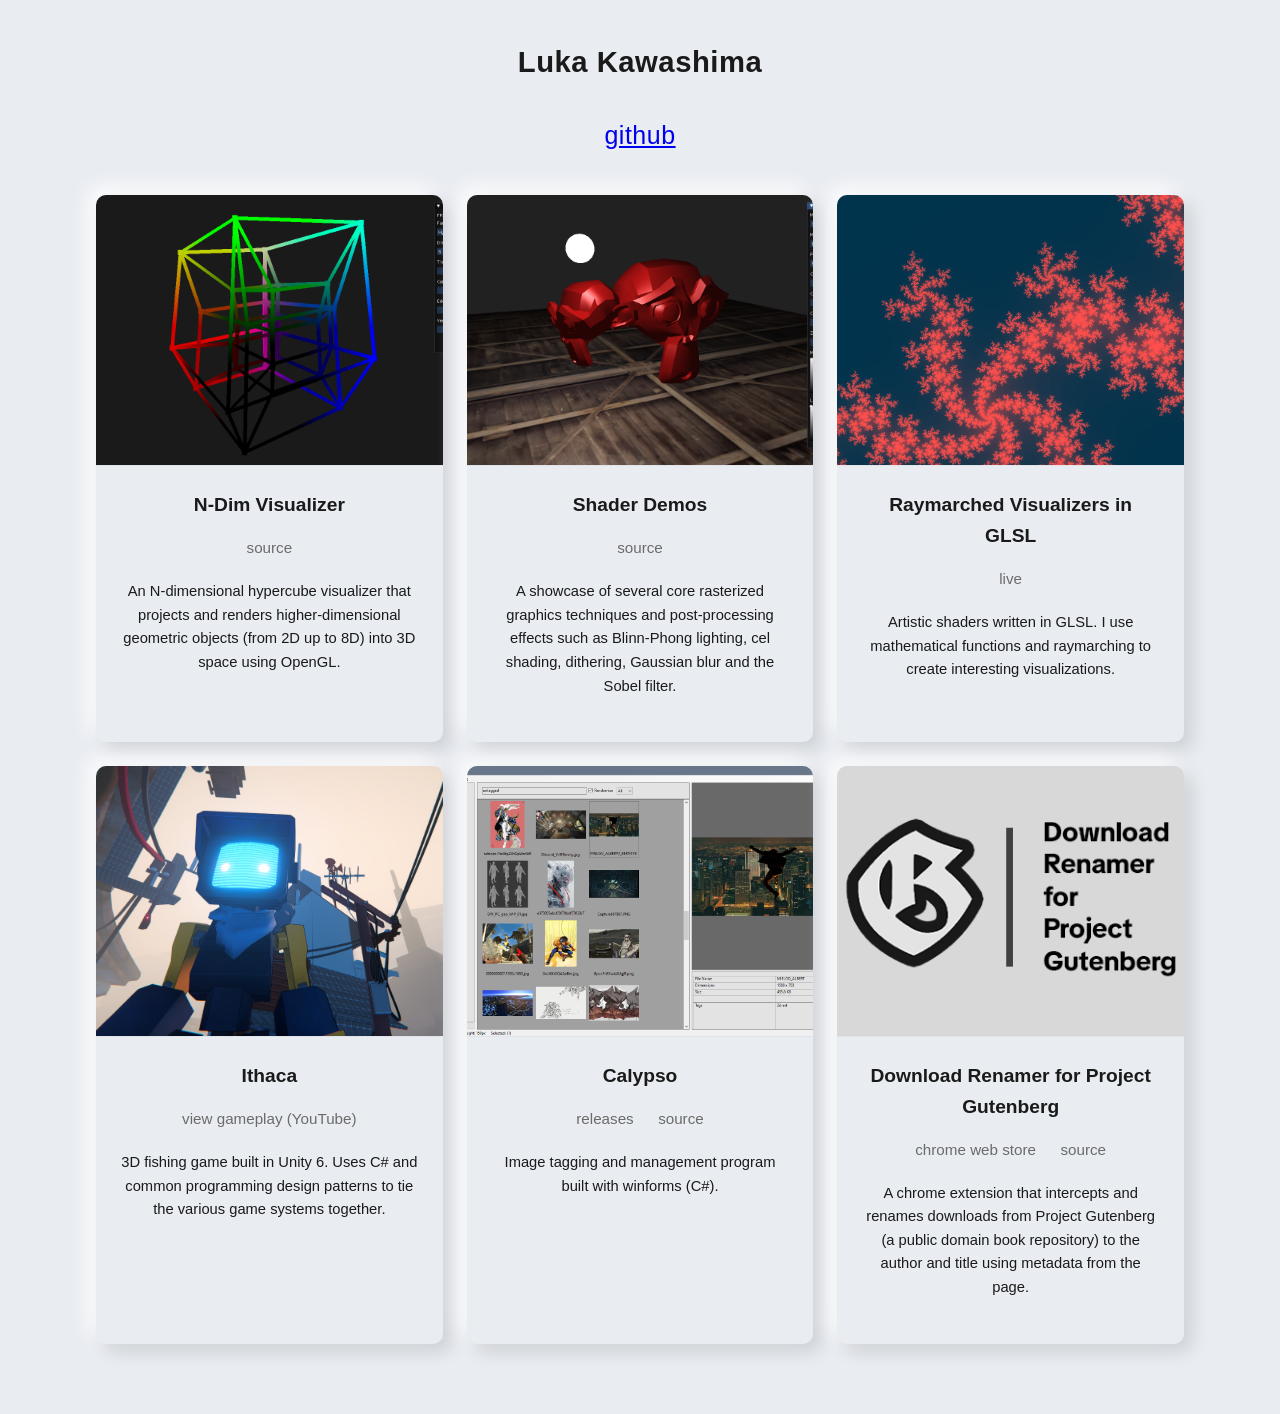
==== commit b13b8acb: "change header on index.html" ====
--- a/index.html
+++ b/index.html
@@ -11,7 +11,7 @@
 </head>
 
 <body>
-    <div id="header"><h3>Luka Kawashima - graphics programmer</h3><a href="https://github.com/lukajk1">github</a> </div>
+    <div id="header"><h3>Luka Kawashima</h3><a href="https://github.com/lukajk1">github</a> </div>
 
 <div id="gallery-container">
     <div class="card-container">
